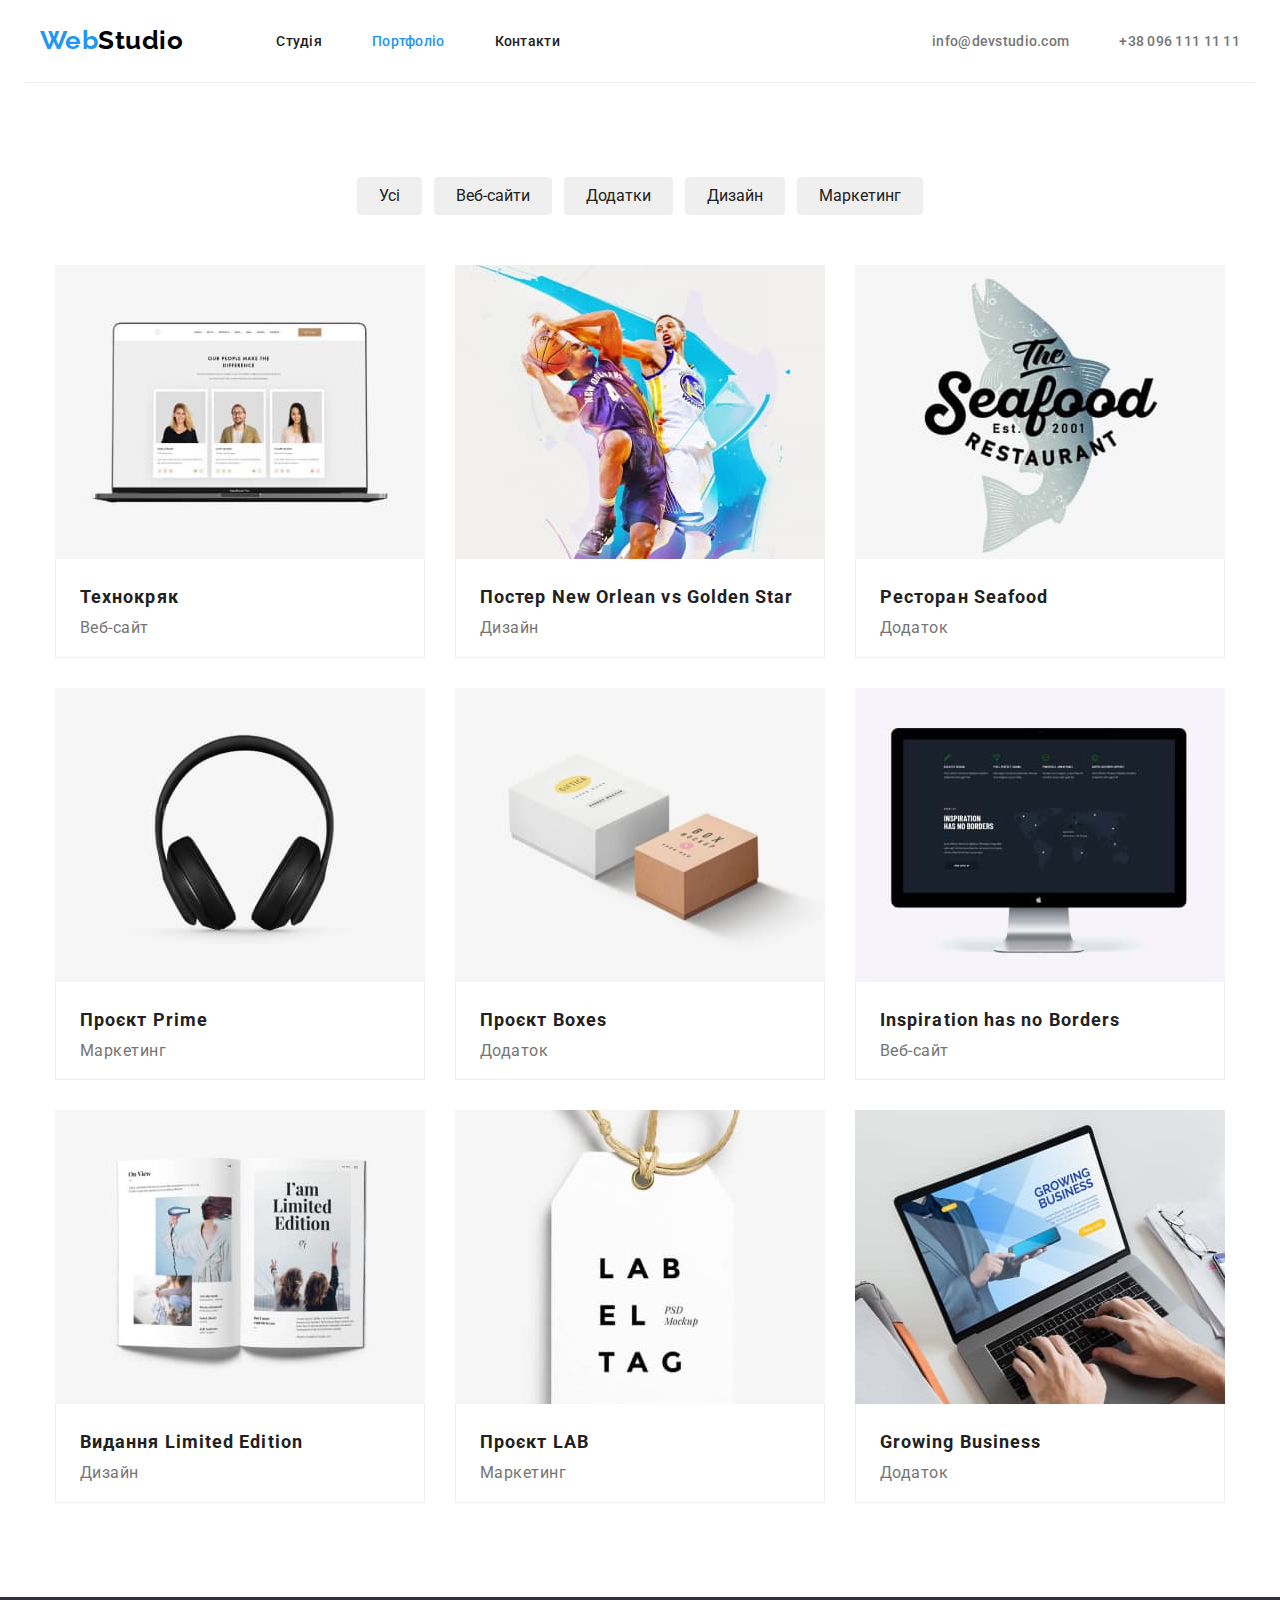
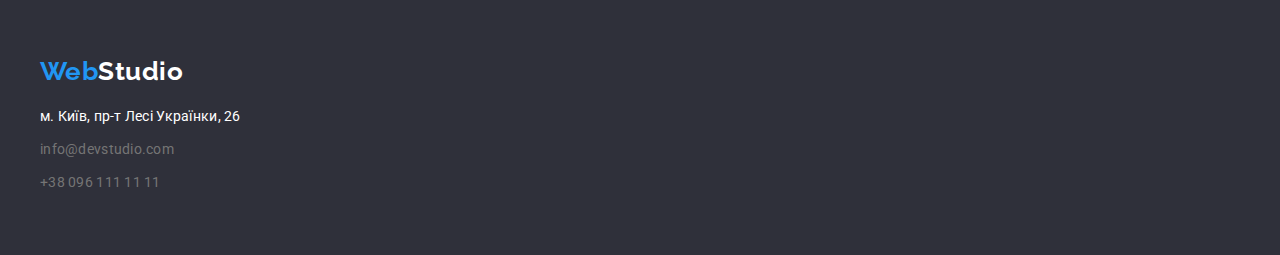
==== portfolio.html @ f72d678b "added copy" ====
<!DOCTYPE html>
<html lang="uk">
  <head>
    <meta charset="UTF-8" />
    <meta http-equiv="X-UA-Compatible" content="IE=edge" />
    <meta name="viewport" content="width=device-width, initial-scale=1.0" />
    <link rel="preconnect" href="https://fonts.googleapis.com" />
    <link rel="preconnect" href="https://fonts.gstatic.com" crossorigin />
    <link
      href="https://fonts.googleapis.com/css2?family=Raleway:wght@700&family=Roboto:wght@400;500;700;900&display=swap"
      rel="stylesheet"
    />
    <title>WebStudio</title>
    <link
      rel="stylesheet"
      href="https://cdnjs.cloudflare.com/ajax/libs/modern-normalize/1.1.0/modern-normalize.min.css"
    />
    <link rel="stylesheet" href="./css/style.css" />
  </head>
  <body class="body">
    <header class="header">
      <div class="container header-container">
        <a href="./index.html" class="header-content"><span class="web-content">Web</span>Studio</a>
        <nav class="header-nav">
          <ul class="header-list list">
            <li class="header-item"><a href="./index.html" class="header-link link">Студія</a></li>
            <li class="header-item">
              <a href="./portfolio.html" class="header-link link current">Портфоліо</a>
            </li>
            <li class="header-item"><a href="#address" class="header-link link">Контакти</a></li>
          </ul>
        </nav>
        <ul class="header-contact">
          <li class="header-items list">
            <a href="mailto:info@devstudio.com" class="contacts link">info@devstudio.com</a>
          </li>
          <li class="header-items list">
            <a href="tel:+380961111111" class="contacts link">+38 096 111 11 11</a>
          </li>
        </ul>
      </div>
    </header>
    <main>
      <!-- наші проекти -->
      <section class="button section">
        <div class="container">
          <ul class="button-list">
            <li class="button-item"><button type="button" class="btn">Усі</button></li>
            <li class="button-item"><button type="button" class="btn">Веб-сайти</button></li>
            <li class="button-item"><button type="button" class="btn">Додатки</button></li>
            <li class="button-item"><button type="button" class="btn">Дизайн</button></li>
            <li class="button-item"><button type="button" class="btn">Маркетинг</button></li>
          </ul>
          <ul class="work-list list">
            <li class="work-item">
              <a href="" class="portfolio"
                ><img
                  class="project"
                  src="./images/портфоліо/img1.jpg"
                  alt="Технокряк"
                  width="370"
                  height="294"
                />
                <div class="projects">
                  <h3 class="work-title">Технокряк</h3>
                  <p class="text">Веб-сайт</p>
                </div></a
              >
            </li>
            <li class="work-item">
              <a href="" class="portfolio"
                ><img
                  class="project"
                  src="./images/портфоліо/img2.jpg"
                  alt="Постер"
                  width="370"
                  height="294"
                />
                <div class="projects">
                  <h3 class="work-title">Постер New Orlean vs Golden Star</h3>
                  <p class="text">Дизайн</p>
                </div></a
              >
            </li>
            <li class="work-item">
              <a href="" class="portfolio"
                ><img
                  class="project"
                  src="./images/портфоліо/img3.jpg"
                  alt="Ресторан"
                  width="370"
                  height="294"
                />
                <div class="projects">
                  <h3 class="work-title">Ресторан Seafood</h3>
                  <p class="text">Додаток</p>
                </div></a
              >
            </li>
            <li class="work-item">
              <a href="" class="portfolio"
                ><img
                  class="project"
                  src="./images/портфоліо/img4.jpg"
                  alt="Проєкт Prime"
                  width="370"
                  height="294"
                />
                <div class="projects">
                  <h3 class="work-title">Проєкт Prime</h3>
                  <p class="text">Маркетинг</p>
                </div></a
              >
            </li>
            <li class="work-item">
              <a href="" class="portfolio"
                ><img
                  class="project"
                  src="./images/портфоліо/img5.jpg"
                  alt="Проєкт Boxes"
                  width="370"
                  height="294"
                />
                <div class="projects">
                  <h3 class="work-title">Проєкт Boxes</h3>
                  <p class="text">Додаток</p>
                </div></a
              >
            </li>
            <li class="work-item">
              <a href="" class="portfolio"
                ><img
                  class="project"
                  src="./images/портфоліо/img6.jpg"
                  alt="Inspiration has no Borders"
                  width="370"
                  height="294"
                />
                <div class="projects">
                  <h3 class="work-title">Inspiration has no Borders</h3>
                  <p class="text">Веб-сайт</p>
                </div></a
              >
            </li>
            <li class="work-item proj">
              <a href="" class="portfolio"
                ><img
                  class="project"
                  src="./images/портфоліо/img7.jpg"
                  alt="Видання Limited Edition"
                  width="370"
                  height="294"
                />
                <div class="projects">
                  <h3 class="work-title">Видання Limited Edition</h3>
                  <p class="text">Дизайн</p>
                </div></a
              >
            </li>
            <li class="work-item proj">
              <a href="" class="portfolio"
                ><img
                  class="project"
                  src="./images/портфоліо/img8.jpg"
                  alt="Проєкт LAB"
                  width="370"
                  height="294"
                />
                <div class="projects">
                  <h3 class="work-title">Проєкт LAB</h3>
                  <p class="text">Маркетинг</p>
                </div></a
              >
            </li>
            <li class="work-item proj">
              <a href="" class="portfolio"
                ><img
                  class="project"
                  src="./images/портфоліо/img9.jpg"
                  alt="Growing Business"
                  width="370"
                  height="294"
                />
                <div class="projects">
                  <h3 class="work-title">Growing Business</h3>
                  <p class="text">Додаток</p>
                </div></a
              >
            </li>
          </ul>
        </div>
      </section>
    </main>
    <footer class="footer">
      <div class="container">
        <a href="./index.html" class="footer-content"><span class="web-content">Web</span>Studio</a>
        <address id="address" class="address">
          <ul class="footer-contact">
            <li class="footer-item list">
              <a
                href="https://goo.gl/maps/LxJnKi2YJGoGmcJx7"
                target="”_blank”"
                rel="nofollow noopener noreferrer"
                class="address link"
                >м. Київ, пр-т Лесі Українки, 26</a
              >
            </li>
            <li class="footer-items list">
              <a href="mailto:info@devstudio.com" class="contact link">info@devstudio.com</a>
            </li>
            <li class="footer-items list">
              <a href="tel:+380961111111" class="contact link">+38 096 111 11 11</a>
            </li>
          </ul>
        </address>
      </div>
    </footer>
  </body>
</html>
---- css/style.css ----
:root {
  --secondary-text-color: #212121;
  --secondary-bcg-color: #f5f5f5;
  --accent-color: #2196f3;
  --secondary-white-color: #ffffff;
}

h1,
h2,
h3,
h4,
h5,
h6,
p {
  margin: 0;
}

ul {
  margin: 0;
  padding: 0;
}

body {
  font-family: 'Roboto', sans-serif;
  font-weight: 500;
  letter-spacing: 0.03em;
}

.container {
  width: 1230px;
  margin-left: auto;
  margin-right: auto;
  padding-left: 15px;
  padding-right: 15px;
  /* outline: 1px solid red; */
}

.list {
  list-style: none;
}

/* header */

.header {
  background-color: var(--secondary-white-color);
  text-decoration: none;
}

.header-container {
  display: flex;
  align-items: center;
  border-bottom: 1px solid #ececec;
}

.header-content {
  font-family: 'Raleway';
  font-weight: 700;
  font-size: 26px;
  line-height: 1.1;
  color: #000000;
  text-decoration: none;
  padding-top: 24px;
  padding-bottom: 25px;
  margin-right: 93px;
}

.header-list {
  display: flex;
}

.header-item,
.header-items {
  display: block;
  padding: 32px 0;
}

.header-item:not(:first-child),
.header-items:not(:first-child) {
  margin-left: 50px;
}

.header-link {
  padding-top: 20px;
  padding-bottom: 20px;
}

.header-contact {
  display: flex;
  margin-left: auto;
}

.web-content {
  color: var(--accent-color);
}

.link:hover,
.link:focus {
  color: var(--accent-color);
}

.link.current {
  color: var(--accent-color);
}

.link {
  font-size: 14px;
  line-height: 1.1;
  letter-spacing: 0.02em;
  color: var(--secondary-text-color);
  text-decoration: none;
}

.contacts {
  font-weight: 500;
  color: #757575;
  font-style: normal;
  text-decoration: none;
  padding-top: 20px;
  padding-bottom: 20px;
}

.contact {
  font-weight: 400;
  color: #757575;
  font-style: normal;
  text-decoration: none;
}

/* main */

.hero-title,
.title {
  font-weight: 900;
  font-size: 44px;
  line-height: 1.3;
  text-align: center;
  letter-spacing: 0.06em;
  text-transform: uppercase;
  color: var(--secondary-white-color);
  background-color: #2f303a;
}

.hero {
  padding-top: 200px;
  padding-bottom: 200px;
}

.title {
  width: 696px;
  margin: 0 auto;
  margin-bottom: 30px;
}

.hero-btn {
  display: block;
  border: none;
  font-weight: 700;
  font-size: 16px;
  line-height: 1.8;
  letter-spacing: 0.06em;
  background-color: #2196f3;
  color: var(--secondary-white-color);
  box-shadow: 0px 4px 4px rgba(0, 0, 0, 0.15);
  border-radius: 4px;
  padding: 10px 32px;
  cursor: pointer;
  margin: 0 auto;
}

/* особливості */

.features,
.classes {
  color: var(--secondary-bcg-color);
}

.visually-hidden {
  position: absolute;
  white-space: nowrap;
  width: 1px;
  height: 1px;
  overflow: hidden;
  border: 0;
  padding: 0;
  clip: rect(0 0 0 0);
  clip-path: inset(50%);
  margin: -1px;
}

.section {
  padding-top: 94px;
  padding-bottom: 94px;
}

.clas {
  padding-bottom: 0;
}

.features-list {
  margin: 0 auto;
  display: flex;
}

.features-item:not(:last-child) {
  margin-right: 30px;
}

.features-title {
  font-weight: 700;
  font-size: 14px;
  line-height: 1.1;
  text-transform: uppercase;
  color: var(--secondary-text-color);
  margin-bottom: 10px;
}

.features-text {
  width: 270px;
  font-weight: 400;
  font-size: 14px;
  line-height: 1.7;
  color: #757575;
}

/* чим ми займаємося */

.classes-title {
  font-weight: 700;
  font-size: 36px;
  line-height: 1.1;
  text-align: center;
  color: var(--secondary-text-color);
  margin-bottom: 50px;
}

.classes-list {
  width: 1170px;
  display: flex;
  margin: 0 auto;
}

.classes-item:not(:last-child) {
  margin-right: 30px;
}

.classes-box {
  display: block;
}

/* наша команда */

.team {
  background-color: #f5f4fa;
}

.team-title {
  font-weight: 700;
  font-size: 36px;
  line-height: 1.1;
  text-align: center;
  color: var(--secondary-text-color);
  margin-bottom: 50px;
}

.team-list {
  width: 1170px;
  display: flex;
  margin: 0 auto;
}

.our-team {
  font-size: 16px;
  line-height: 1.1;
  color: var(--secondary-text-color);
  margin-bottom: 10px;
}

.team-item {
  background-color: var(--secondary-white-color);
  box-shadow: 0px 1px 3px rgba(0, 0, 0, 0.12), 0px 1px 1px rgba(0, 0, 0, 0.14),
    0px 2px 1px rgba(0, 0, 0, 0.2);
  border-radius: 0px 0px 4px 4px;
}

.team-item:not(:first-child) {
  margin-left: 30px;
}

.team-card {
  display: block;
}

.cards {
  padding: 30px 10px;
  text-align: center;
}

.text {
  font-weight: 400;
  font-size: 16px;
  line-height: 1.1;
  color: #757575;
}

/* footer */

.footer {
  background-color: #2f303a;
  padding-top: 60px;
  padding-bottom: 60px;
}

.footer-content {
  font-family: 'Raleway';
  font-weight: 700;
  font-size: 26px;
  line-height: 1.1;
  color: var(--secondary-white-color);
  text-decoration: none;
}

.address {
  font-style: normal;
  font-weight: 400;
  font-size: 14px;
  line-height: 1.7;
  text-decoration: none;
  color: var(--secondary-white-color);
  margin-top: 20px;
}

.footer-items:not(:first-child) {
  margin-top: 9px;
}

/* портфоліо */

.button-list {
  width: 575px;
  color: var(--secondary-bcg-color);
  list-style: none;
  display: flex;
  margin: 0 auto;
  margin-bottom: 50px;
}

.button-item {
  margin: 0 auto;
}

.button-item:not(:last-child) {
  margin-right: 8px;
}

.btn:hover,
.btn:focus {
  color: var(--secondary-white-color);
  background-color: var(--accent-color);
  border: none;
  box-shadow: 0px 3px 1px rgba(0, 0, 0, 0.1), 0px 1px 2px rgba(0, 0, 0, 0.08), 0px 2px 2px rgba(0, 0, 0, 0.12);
}

.btn {
  display: block;
  font-size: 16px;
  line-height: 1.6;
  color: var(--secondary-text-color);
  border-radius: 4px;
  border: none;
  cursor: pointer;
  padding: 6px 22px;
}

.work-title {
  font-weight: 700;
  font-size: 18px;
  line-height: 2;
  letter-spacing: 0.06em;
  color: var(--secondary-text-color);
  margin-bottom: 4px;
}

.work-list {
  display: flex;
  flex-wrap: wrap;
  align-items: flex-start;
}

.work-item {
  margin: 0 auto;
  margin-bottom: 30px;
}

.portfolio {
  text-decoration: none;
}

.project {
  display: block;
}

.projects {
  border-bottom: 1px solid #eeeeee;
  border-left: 1px solid #eeeeee;
  border-right: 1px solid #eeeeee;
  padding: 20px 24px;
}

.proj {
margin-bottom: 0;
}
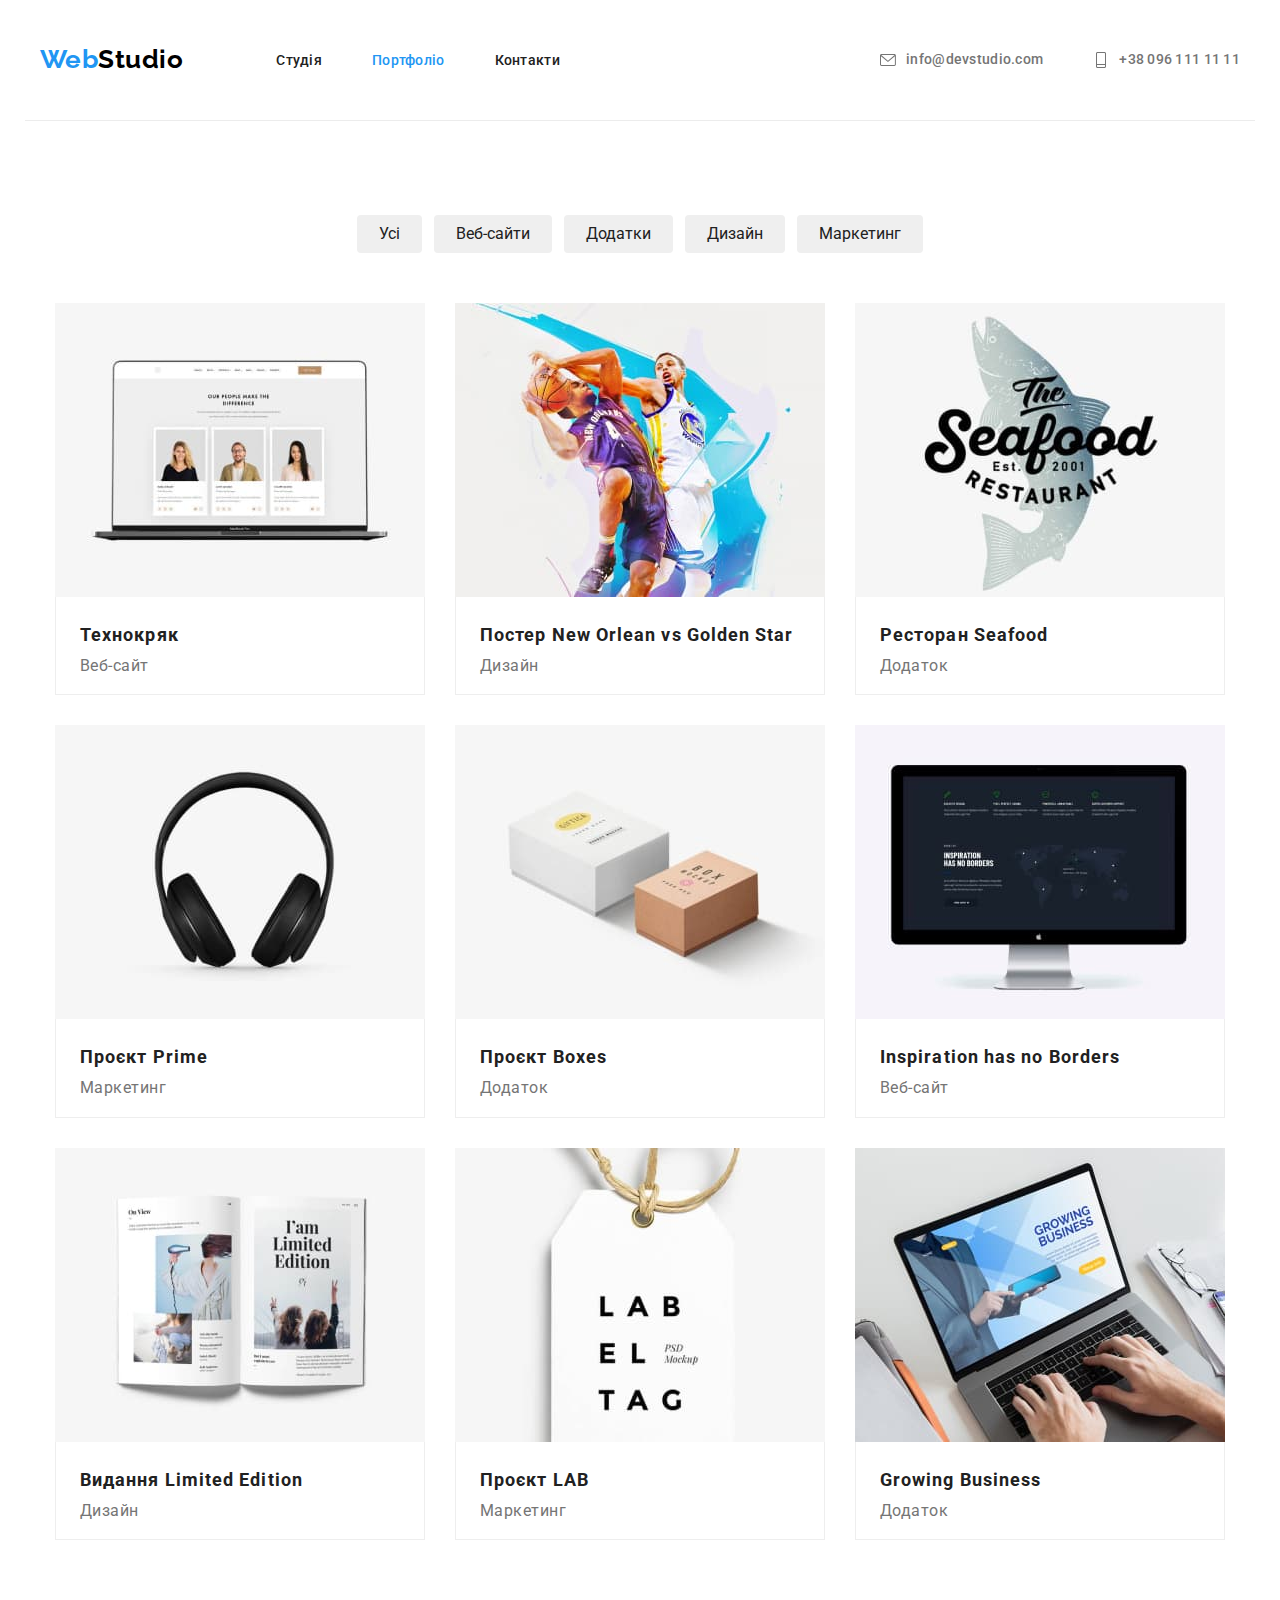
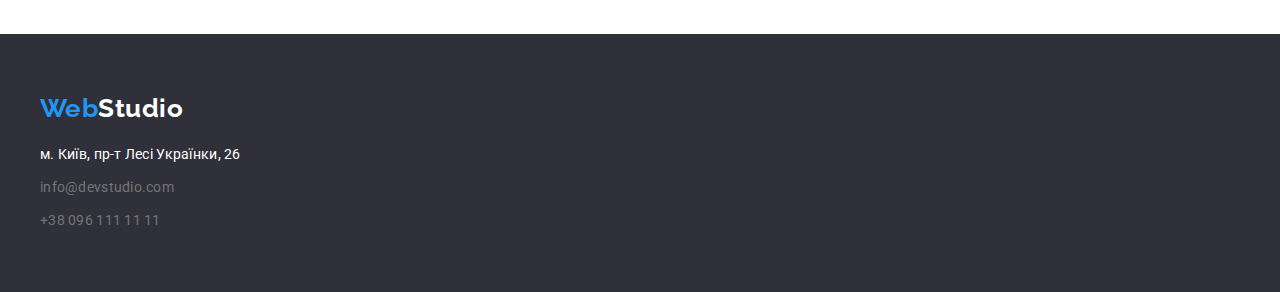
==== commit e7ff54e7: "added icons,hero and features" ====
--- a/portfolio.html
+++ b/portfolio.html
@@ -32,10 +32,14 @@
         </nav>
         <ul class="header-contact">
           <li class="header-items list">
-            <a href="mailto:info@devstudio.com" class="contacts link">info@devstudio.com</a>
+            <a href="mailto:info@devstudio.com" class="contacts link"><svg viewBox="0 0 100 100" width="16" class="header-icons">
+              <use xlink:href="./images/icons.svg#icon-envelope"></use>
+            </svg>info@devstudio.com</a>
           </li>
           <li class="header-items list">
-            <a href="tel:+380961111111" class="contacts link">+38 096 111 11 11</a>
+            <a href="tel:+380961111111" class="contacts link"><svg viewBox="0 0 100 100" width="16" class="header-icons">
+              <use xlink:href="./images/icons.svg#icon-vector"></use>
+            </svg>+38 096 111 11 11</a>
           </li>
         </ul>
       </div>
--- a/css/style.css
+++ b/css/style.css
@@ -113,10 +113,22 @@
 .contacts {
   font-weight: 500;
   color: #757575;
+  fill:#757575;
   font-style: normal;
   text-decoration: none;
   padding-top: 20px;
   padding-bottom: 20px;
+  display: flex;
+  align-items: center;
+}
+
+.contacts:hover,
+.contacts:focus svg {
+  fill: var(--accent-color);
+}
+
+.header-icons {
+  margin-right: 10px;
 }
 
 .contact {
@@ -128,7 +140,14 @@
 
 /* main */
 
-.hero-title,
+.hero {
+  padding-top: 200px;
+  padding-bottom: 200px;
+  background-image: linear-gradient(rgba(47, 48, 58, 0.4),rgba(47, 48, 58, 0.4)), url("../images/герой/hero.jpg");
+  background-repeat: no-repeat;
+  background-size: cover;
+}
+
 .title {
   font-weight: 900;
   font-size: 44px;
@@ -137,15 +156,6 @@
   letter-spacing: 0.06em;
   text-transform: uppercase;
   color: var(--secondary-white-color);
-  background-color: #2f303a;
-}
-
-.hero {
-  padding-top: 200px;
-  padding-bottom: 200px;
-}
-
-.title {
   width: 696px;
   margin: 0 auto;
   margin-bottom: 30px;
@@ -201,6 +211,16 @@
   display: flex;
 }
 
+.features-icon {
+  display: flex;
+  align-items: center;
+  justify-content: center;
+  width: 270px;
+  height: 120px;
+  background-color: #F5F4FA;
+  margin-bottom: 30px;
+}
+
 .features-item:not(:last-child) {
   margin-right: 30px;
 }
@@ -275,6 +295,44 @@
   margin-bottom: 10px;
 }
 
+.team-item-social {
+  display: flex;
+  align-items: center;
+  justify-content: center;
+  gap: 10px;
+  margin-top: 16px;
+}
+
+.team-social {
+  width: 44px;
+  height: 44px;
+  display: flex;
+  align-items: center;
+  justify-content: center;
+}
+
+.team-social-icons {
+  display: flex;
+  fill:#AFB1B8;
+}
+
+.team-social-icons:hover,
+.team-social-icons:focus svg {
+  width: 44px;
+  height: 44px;
+  border-radius: 50%;
+  background-color:var(--accent-color);
+  display: flex;
+  align-items: center;
+  justify-content: center;
+  Fill:var(--secondary-white-color);
+  box-shadow: 0px 4px 4px rgba(0, 0, 0, 0.25);
+}
+
+.social-icons {
+  width: 20px;
+}
+
 .team-item {
   background-color: var(--secondary-white-color);
   box-shadow: 0px 1px 3px rgba(0, 0, 0, 0.12), 0px 1px 1px rgba(0, 0, 0, 0.14),
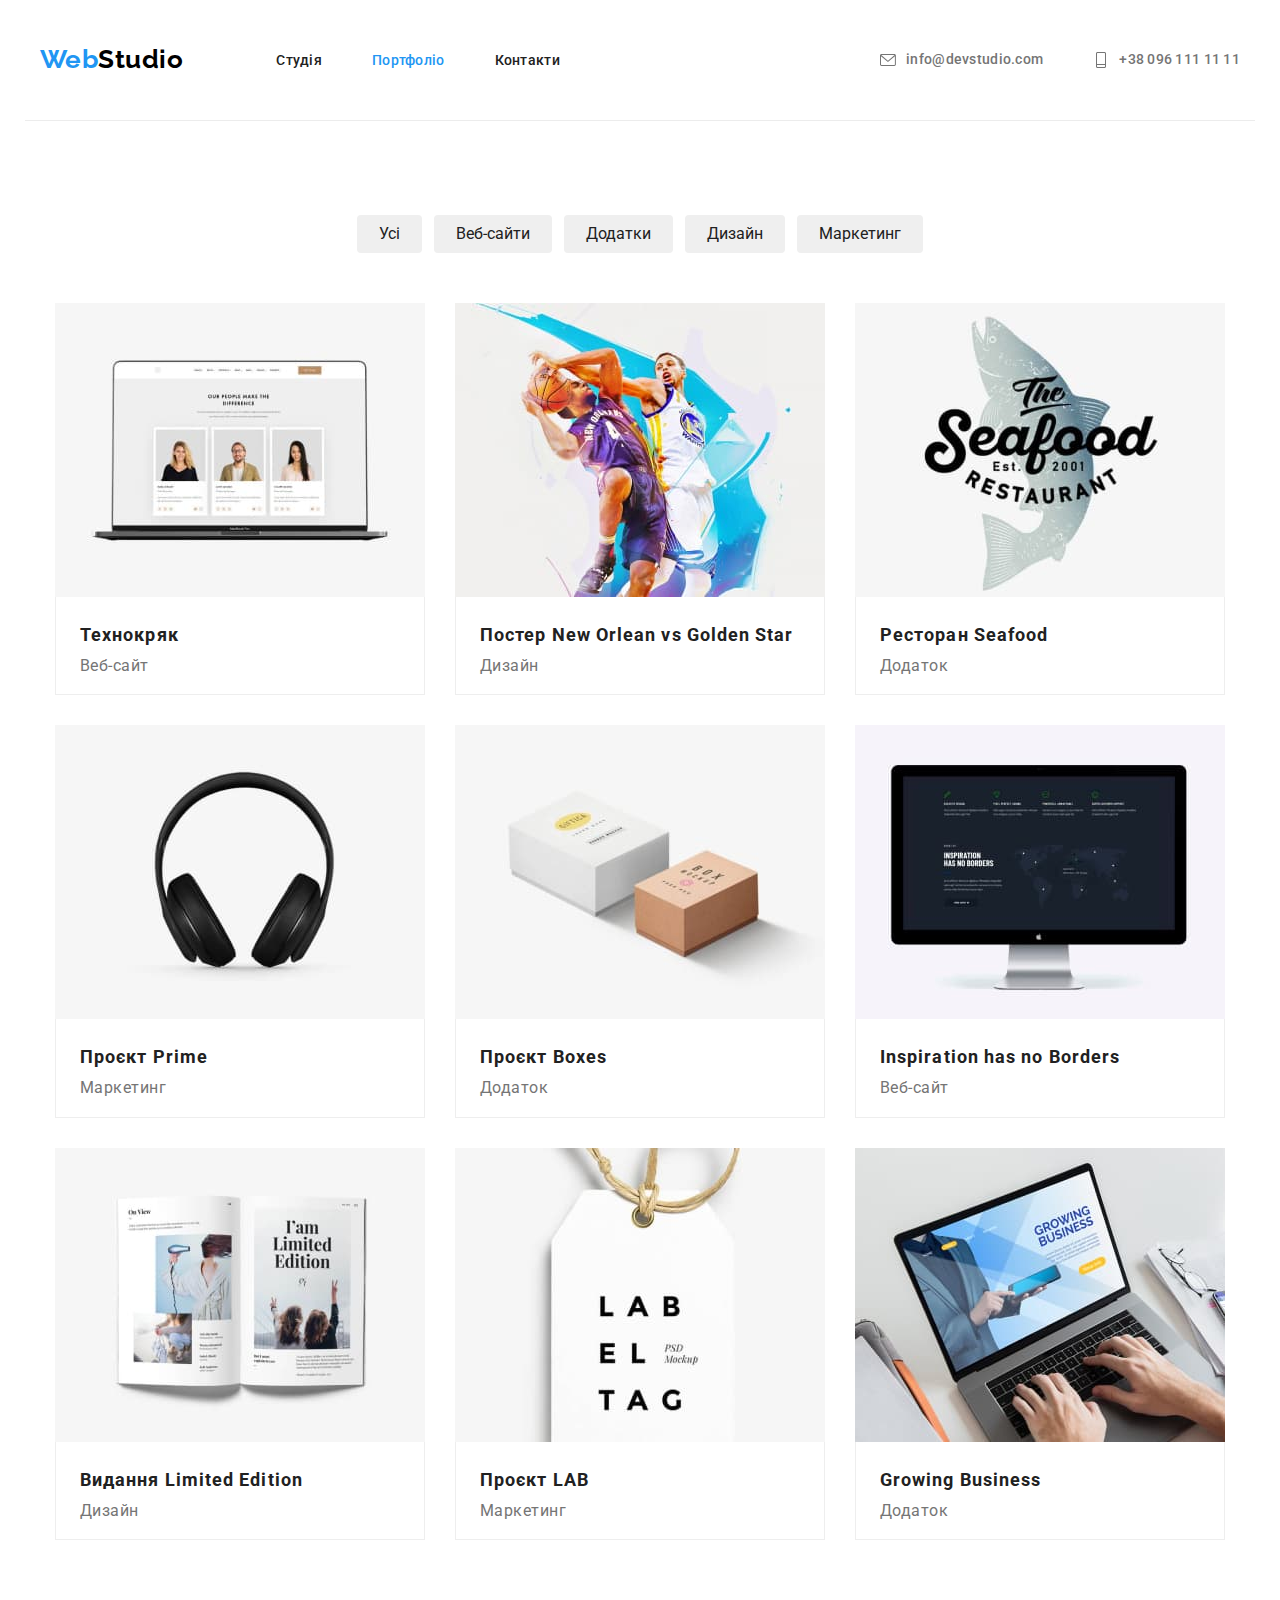
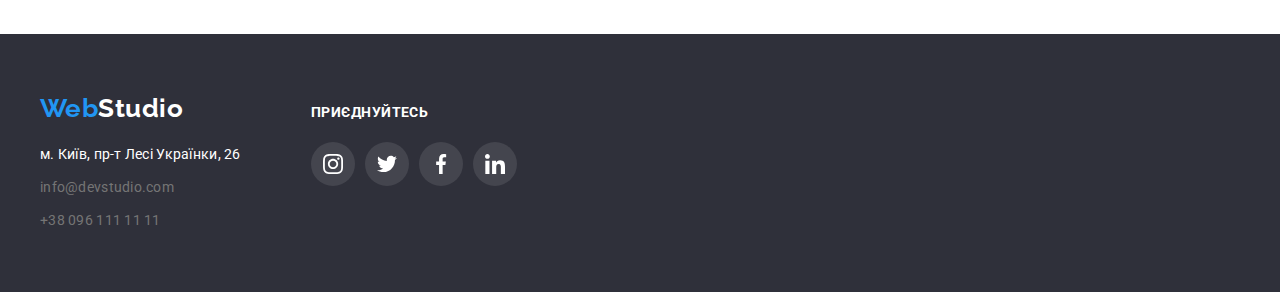
==== commit 9b2d2811: "added client and footer" ====
--- a/portfolio.html
+++ b/portfolio.html
@@ -32,14 +32,18 @@
         </nav>
         <ul class="header-contact">
           <li class="header-items list">
-            <a href="mailto:info@devstudio.com" class="contacts link"><svg viewBox="0 0 100 100" width="16" class="header-icons">
-              <use xlink:href="./images/icons.svg#icon-envelope"></use>
-            </svg>info@devstudio.com</a>
+            <a href="mailto:info@devstudio.com" class="contacts link"
+              ><svg viewBox="0 0 100 100" width="16" class="header-icons">
+                <use xlink:href="./images/icons.svg#icon-envelope"></use></svg
+              >info@devstudio.com</a
+            >
           </li>
           <li class="header-items list">
-            <a href="tel:+380961111111" class="contacts link"><svg viewBox="0 0 100 100" width="16" class="header-icons">
-              <use xlink:href="./images/icons.svg#icon-vector"></use>
-            </svg>+38 096 111 11 11</a>
+            <a href="tel:+380961111111" class="contacts link"
+              ><svg viewBox="0 0 100 100" width="16" class="header-icons">
+                <use xlink:href="./images/icons.svg#icon-vector"></use></svg
+              >+38 096 111 11 11</a
+            >
           </li>
         </ul>
       </div>
@@ -196,27 +200,60 @@
       </section>
     </main>
     <footer class="footer">
-      <div class="container">
-        <a href="./index.html" class="footer-content"><span class="web-content">Web</span>Studio</a>
-        <address id="address" class="address">
-          <ul class="footer-contact">
-            <li class="footer-item list">
-              <a
-                href="https://goo.gl/maps/LxJnKi2YJGoGmcJx7"
-                target="”_blank”"
-                rel="nofollow noopener noreferrer"
-                class="address link"
-                >м. Київ, пр-т Лесі Українки, 26</a
-              >
-            </li>
-            <li class="footer-items list">
-              <a href="mailto:info@devstudio.com" class="contact link">info@devstudio.com</a>
-            </li>
-            <li class="footer-items list">
-              <a href="tel:+380961111111" class="contact link">+38 096 111 11 11</a>
-            </li>
-          </ul>
-        </address>
+      <div class="footer-container container">
+        <div class="footer-contact">
+          <a href="./index.html" class="footer-content"
+            ><span class="web-content">Web</span>Studio</a
+          >
+          <address id="address" class="address">
+            <ul class="footer-contact">
+              <li class="footer-item list">
+                <a
+                  href="https://goo.gl/maps/LxJnKi2YJGoGmcJx7"
+                  target="”_blank”"
+                  rel="nofollow noopener noreferrer"
+                  class="address link"
+                  >м. Київ, пр-т Лесі Українки, 26</a
+                >
+              </li>
+              <li class="footer-items list">
+                <a href="mailto:info@devstudio.com" class="contact link">info@devstudio.com</a>
+              </li>
+              <li class="footer-items list">
+                <a href="tel:+380961111111" class="contact link">+38 096 111 11 11</a>
+              </li>
+            </ul>
+          </address>
+        </div>
+        <div class="footer-icons">
+          <b class="footer-text">приєднуйтесь</b>
+          <ul class="footer-list list">
+            <li class="footer-social">
+              <a class="footer-social-icons" href=""
+                ><svg viewBox="0 0 100 100" class="social-icons">
+                  <use xlink:href="./images/icons.svg#icon-instagram"></use></svg
+              ></a>
+            </li>
+            <li class="footer-social">
+              <a class="footer-social-icons" href=""
+                ><svg viewBox="0 0 100 100" class="social-icons">
+                  <use xlink:href="./images/icons.svg#icon-twitter"></use></svg
+              ></a>
+            </li>
+            <li class="footer-social">
+              <a class="footer-social-icons" href=""
+                ><svg viewBox="0 0 100 100" class="social-icons">
+                  <use xlink:href="./images/icons.svg#icon-facebook"></use></svg
+              ></a>
+            </li>
+            <li class="footer-social">
+              <a class="footer-social-icons" href=""
+                ><svg viewBox="0 0 100 100" class="social-icons">
+                  <use xlink:href="./images/icons.svg#icon-linkedin"></use></svg
+              ></a>
+            </li>
+          </ul>
+        </div>
       </div>
     </footer>
   </body>
--- a/css/style.css
+++ b/css/style.css
@@ -113,7 +113,7 @@
 .contacts {
   font-weight: 500;
   color: #757575;
-  fill:#757575;
+  fill: #757575;
   font-style: normal;
   text-decoration: none;
   padding-top: 20px;
@@ -143,7 +143,8 @@
 .hero {
   padding-top: 200px;
   padding-bottom: 200px;
-  background-image: linear-gradient(rgba(47, 48, 58, 0.4),rgba(47, 48, 58, 0.4)), url("../images/герой/hero.jpg");
+  background-image: linear-gradient(rgba(47, 48, 58, 0.4), rgba(47, 48, 58, 0.4)),
+    url('../images/герой/hero.jpg');
   background-repeat: no-repeat;
   background-size: cover;
 }
@@ -217,7 +218,8 @@
   justify-content: center;
   width: 270px;
   height: 120px;
-  background-color: #F5F4FA;
+  background-color: #f5f4fa;
+  border-radius: 4px;
   margin-bottom: 30px;
 }
 
@@ -295,7 +297,7 @@
   margin-bottom: 10px;
 }
 
-.team-item-social {
+.team-list-social {
   display: flex;
   align-items: center;
   justify-content: center;
@@ -313,20 +315,19 @@
 
 .team-social-icons {
   display: flex;
-  fill:#AFB1B8;
+  fill: #afb1b8;
 }
 
 .team-social-icons:hover,
-.team-social-icons:focus svg {
+.team-social-icons:focus {
   width: 44px;
   height: 44px;
   border-radius: 50%;
-  background-color:var(--accent-color);
-  display: flex;
-  align-items: center;
-  justify-content: center;
-  Fill:var(--secondary-white-color);
-  box-shadow: 0px 4px 4px rgba(0, 0, 0, 0.25);
+  background-color: var(--accent-color);
+  display: flex;
+  align-items: center;
+  justify-content: center;
+  fill: var(--secondary-white-color);
 }
 
 .social-icons {
@@ -360,12 +361,59 @@
   color: #757575;
 }
 
+/* Постійні клієнти */
+
+.client-title {
+  font-style: normal;
+  font-weight: 700;
+  font-size: 36px;
+  line-height: 1.1;
+  text-align: center;
+  letter-spacing: 0.03em;
+  color: var(--secondary-text-color);
+  margin-bottom: 50px;
+}
+
+.client-list {
+  display: flex;
+  align-items: center;
+  justify-content: center;
+  gap: 30px;
+}
+
+.client-icon {
+  justify-content: center;
+  display: flex;
+  align-items: center;
+  width: 170px;
+  height: 92px;
+  border: 1px solid #afb1b8;
+  border-radius: 4px;
+  fill: #afb1b8;
+}
+
+.client-icons {
+  width: 106px;
+  height: 60px;
+}
+
+.client-icon:hover,
+.client-icon:focus {
+  border-color: var(--accent-color);
+  fill: var(--accent-color);
+}
+
 /* footer */
 
 .footer {
   background-color: #2f303a;
   padding-top: 60px;
   padding-bottom: 60px;
+}
+
+.footer-container {
+  display: flex;
+  align-items: baseline;
 }
 
 .footer-content {
@@ -391,6 +439,49 @@
   margin-top: 9px;
 }
 
+.footer-icons {
+  margin-left: 70px;
+}
+
+.footer-text {
+  font-size: 14px;
+  line-height: 1.1;
+  text-transform: uppercase;
+  color: var(--secondary-white-color);
+}
+
+.footer-list {
+  display: flex;
+  gap: 10px;
+}
+
+.footer-social {
+  width: 44px;
+  height: 44px;
+  display: flex;
+  align-items: center;
+  justify-content: center;
+  margin-top: 20px;
+  border-radius: 50%;
+  background: rgba(255, 255, 255, 0.1);
+}
+
+.footer-social-icons {
+  display: flex;
+  fill: var(--secondary-white-color);
+}
+
+.footer-social-icons:hover,
+.footer-social-icons:focus {
+  width: 44px;
+  height: 44px;
+  display: flex;
+  align-items: center;
+  justify-content: center;
+  border-radius: 50%;
+  background: #2196f3;
+}
+
 /* портфоліо */
 
 .button-list {
@@ -415,7 +506,8 @@
   color: var(--secondary-white-color);
   background-color: var(--accent-color);
   border: none;
-  box-shadow: 0px 3px 1px rgba(0, 0, 0, 0.1), 0px 1px 2px rgba(0, 0, 0, 0.08), 0px 2px 2px rgba(0, 0, 0, 0.12);
+  box-shadow: 0px 3px 1px rgba(0, 0, 0, 0.1), 0px 1px 2px rgba(0, 0, 0, 0.08),
+    0px 2px 2px rgba(0, 0, 0, 0.12);
 }
 
 .btn {
@@ -465,5 +557,5 @@
 }
 
 .proj {
-margin-bottom: 0;
-}
+  margin-bottom: 0;
+}
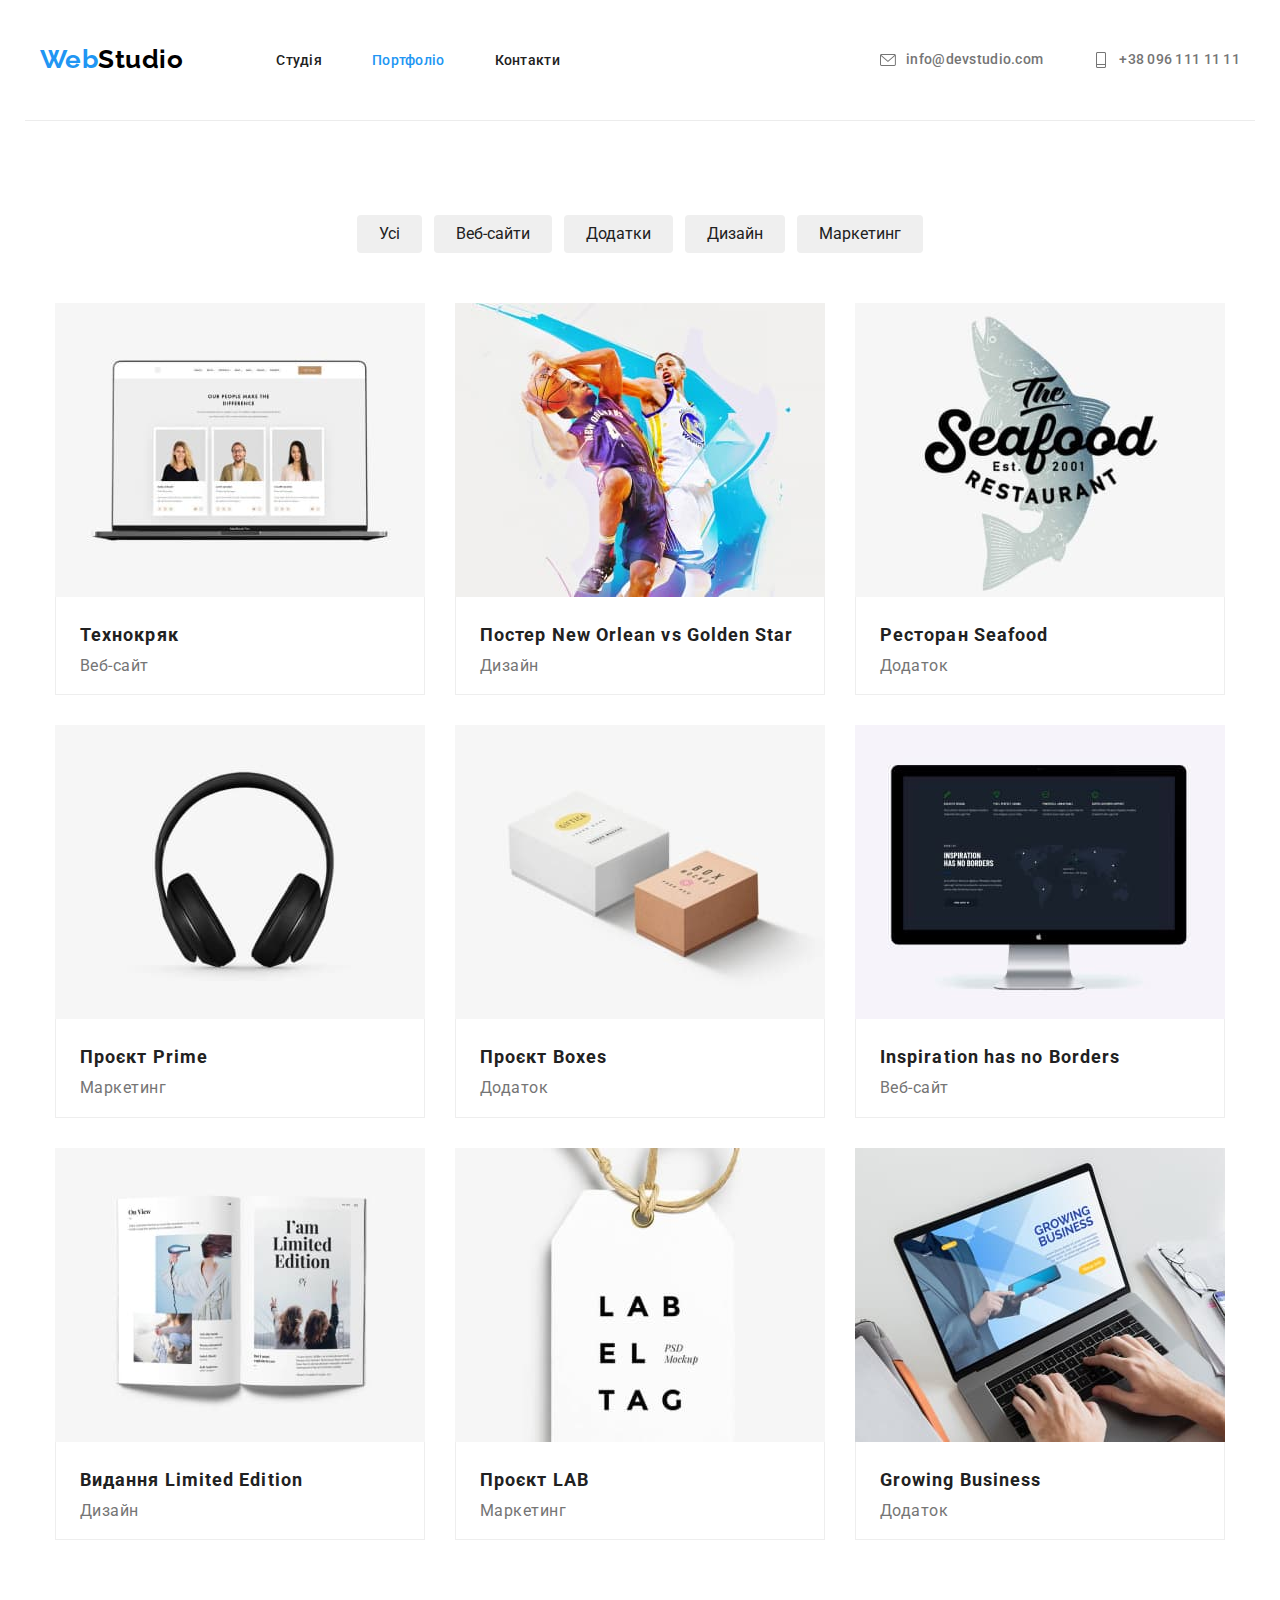
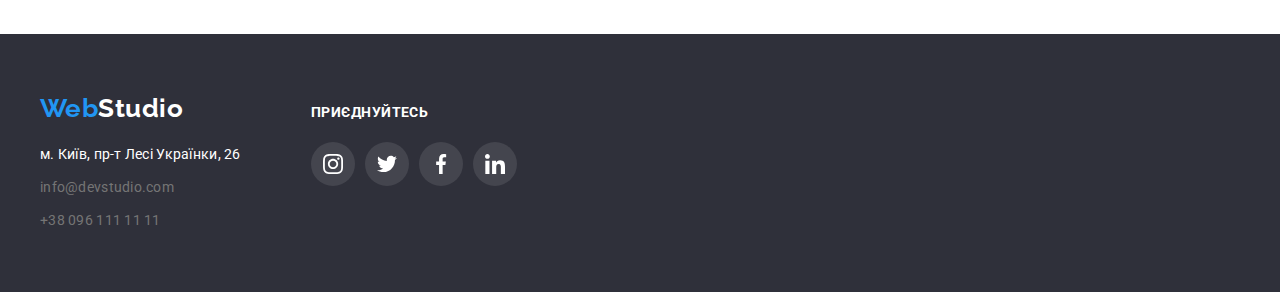
==== commit 75d4d2cb: "fix viewBox" ====
--- a/portfolio.html
+++ b/portfolio.html
@@ -32,18 +32,12 @@
         </nav>
         <ul class="header-contact">
           <li class="header-items list">
-            <a href="mailto:info@devstudio.com" class="contacts link"
-              ><svg viewBox="0 0 100 100" width="16" class="header-icons">
-                <use xlink:href="./images/icons.svg#icon-envelope"></use></svg
-              >info@devstudio.com</a
-            >
+            <a href="mailto:info@devstudio.com" class="contacts link"><svg viewBox="0 0 43 32" width="16" class="header-icons">
+                <use xlink:href="./images/icons.svg#icon-envelope"></use></svg>info@devstudio.com</a>
           </li>
           <li class="header-items list">
-            <a href="tel:+380961111111" class="contacts link"
-              ><svg viewBox="0 0 100 100" width="16" class="header-icons">
-                <use xlink:href="./images/icons.svg#icon-vector"></use></svg
-              >+38 096 111 11 11</a
-            >
+            <a href="tel:+380961111111" class="contacts link"><svg viewBox="0 0 32 32" width="16" class="header-icons">
+                <use xlink:href="./images/icons.svg#icon-vector"></use></svg>+38 096 111 11 11</a>
           </li>
         </ul>
       </div>
@@ -61,79 +55,69 @@
           </ul>
           <ul class="work-list list">
             <li class="work-item">
-              <a href="" class="portfolio"
-                ><img
-                  class="project"
+              <a href="" class="portfolio">
+                <img class="project"
                   src="./images/портфоліо/img1.jpg"
                   alt="Технокряк"
                   width="370"
-                  height="294"
-                />
+                  height="294"/>
                 <div class="projects">
                   <h3 class="work-title">Технокряк</h3>
                   <p class="text">Веб-сайт</p>
-                </div></a
-              >
-            </li>
-            <li class="work-item">
-              <a href="" class="portfolio"
-                ><img
-                  class="project"
+                </div>
+              </a>
+            </li>
+            <li class="work-item">
+              <a href="" class="portfolio">
+                <img class="project"
                   src="./images/портфоліо/img2.jpg"
                   alt="Постер"
                   width="370"
-                  height="294"
-                />
+                  height="294"/>
                 <div class="projects">
                   <h3 class="work-title">Постер New Orlean vs Golden Star</h3>
                   <p class="text">Дизайн</p>
-                </div></a
-              >
-            </li>
-            <li class="work-item">
-              <a href="" class="portfolio"
-                ><img
-                  class="project"
+                </div>
+              </a>
+            </li>
+            <li class="work-item">
+              <a href="" class="portfolio">
+                <img class="project"
                   src="./images/портфоліо/img3.jpg"
                   alt="Ресторан"
                   width="370"
-                  height="294"
-                />
+                  height="294"/>
                 <div class="projects">
                   <h3 class="work-title">Ресторан Seafood</h3>
                   <p class="text">Додаток</p>
-                </div></a
-              >
-            </li>
-            <li class="work-item">
-              <a href="" class="portfolio"
-                ><img
-                  class="project"
+                </div>
+              </a>
+            </li>
+            <li class="work-item">
+              <a href="" class="portfolio">
+                <img class="project"
                   src="./images/портфоліо/img4.jpg"
                   alt="Проєкт Prime"
                   width="370"
-                  height="294"
-                />
+                  height="294"/>
                 <div class="projects">
                   <h3 class="work-title">Проєкт Prime</h3>
                   <p class="text">Маркетинг</p>
-                </div></a
-              >
-            </li>
-            <li class="work-item">
-              <a href="" class="portfolio"
-                ><img
-                  class="project"
+                </div>
+              </a>
+            </li>
+            <li class="work-item">
+              <a href="" class="portfolio">
+                <img class="project"
                   src="./images/портфоліо/img5.jpg"
                   alt="Проєкт Boxes"
                   width="370"
-                  height="294"
-                />
+                  height="294">
                 <div class="projects">
                   <h3 class="work-title">Проєкт Boxes</h3>
                   <p class="text">Додаток</p>
-                </div></a
-              >
+                </div>
+              </a>
             </li>
             <li class="work-item">
               <a href="" class="portfolio"
@@ -142,58 +126,50 @@
                   src="./images/портфоліо/img6.jpg"
                   alt="Inspiration has no Borders"
                   width="370"
-                  height="294"
-                />
+                  height="294"/>
                 <div class="projects">
                   <h3 class="work-title">Inspiration has no Borders</h3>
                   <p class="text">Веб-сайт</p>
-                </div></a
-              >
+                </div>
+              </a>
             </li>
             <li class="work-item proj">
-              <a href="" class="portfolio"
-                ><img
-                  class="project"
+              <a href="" class="portfolio">
+                <img class="project"
                   src="./images/портфоліо/img7.jpg"
                   alt="Видання Limited Edition"
                   width="370"
-                  height="294"
-                />
+                  height="294"/>
                 <div class="projects">
                   <h3 class="work-title">Видання Limited Edition</h3>
                   <p class="text">Дизайн</p>
-                </div></a
-              >
+                </div>
+              </a>
             </li>
             <li class="work-item proj">
-              <a href="" class="portfolio"
-                ><img
-                  class="project"
+              <a href="" class="portfolio">
+                <img class="project"
                   src="./images/портфоліо/img8.jpg"
                   alt="Проєкт LAB"
                   width="370"
-                  height="294"
-                />
+                  height="294"/>
                 <div class="projects">
                   <h3 class="work-title">Проєкт LAB</h3>
                   <p class="text">Маркетинг</p>
-                </div></a
-              >
+                </div></a>
             </li>
             <li class="work-item proj">
-              <a href="" class="portfolio"
-                ><img
-                  class="project"
+              <a href="" class="portfolio">
+                <img class="project"
                   src="./images/портфоліо/img9.jpg"
                   alt="Growing Business"
                   width="370"
-                  height="294"
-                />
+                  height="294"/>
                 <div class="projects">
                   <h3 class="work-title">Growing Business</h3>
                   <p class="text">Додаток</p>
-                </div></a
-              >
+                </div>
+              </a>
             </li>
           </ul>
         </div>
@@ -202,19 +178,15 @@
     <footer class="footer">
       <div class="footer-container container">
         <div class="footer-contact">
-          <a href="./index.html" class="footer-content"
-            ><span class="web-content">Web</span>Studio</a
-          >
+          <a href="./index.html" class="footer-content"><span class="web-content">Web</span>Studio</a>
           <address id="address" class="address">
             <ul class="footer-contact">
               <li class="footer-item list">
-                <a
-                  href="https://goo.gl/maps/LxJnKi2YJGoGmcJx7"
+                <a href="https://goo.gl/maps/LxJnKi2YJGoGmcJx7"
                   target="”_blank”"
                   rel="nofollow noopener noreferrer"
                   class="address link"
-                  >м. Київ, пр-т Лесі Українки, 26</a
-                >
+                  >м. Київ, пр-т Лесі Українки, 26</a>
               </li>
               <li class="footer-items list">
                 <a href="mailto:info@devstudio.com" class="contact link">info@devstudio.com</a>
@@ -229,28 +201,36 @@
           <b class="footer-text">приєднуйтесь</b>
           <ul class="footer-list list">
             <li class="footer-social">
-              <a class="footer-social-icons" href=""
-                ><svg viewBox="0 0 100 100" class="social-icons">
-                  <use xlink:href="./images/icons.svg#icon-instagram"></use></svg
-              ></a>
-            </li>
-            <li class="footer-social">
-              <a class="footer-social-icons" href=""
-                ><svg viewBox="0 0 100 100" class="social-icons">
-                  <use xlink:href="./images/icons.svg#icon-twitter"></use></svg
-              ></a>
-            </li>
-            <li class="footer-social">
-              <a class="footer-social-icons" href=""
-                ><svg viewBox="0 0 100 100" class="social-icons">
-                  <use xlink:href="./images/icons.svg#icon-facebook"></use></svg
-              ></a>
-            </li>
-            <li class="footer-social">
-              <a class="footer-social-icons" href=""
-                ><svg viewBox="0 0 100 100" class="social-icons">
-                  <use xlink:href="./images/icons.svg#icon-linkedin"></use></svg
-              ></a>
+              <a class="footer-social-icons" href="">
+                <svg viewBox="0 0 32 32" class="social-icons">
+                  <use xlink:href="./images/icons.svg#icon-instagram">
+                  </use>
+                </svg>
+              </a>
+            </li>
+            <li class="footer-social">
+              <a class="footer-social-icons" href="">
+                <svg viewBox="0 0 32 32" class="social-icons">
+                  <use xlink:href="./images/icons.svg#icon-twitter">
+                  </use>
+                </svg>
+              </a>
+            </li>
+            <li class="footer-social">
+              <a class="footer-social-icons" href="">
+                <svg viewBox="0 0 32 32" class="social-icons">
+                  <use xlink:href="./images/icons.svg#icon-facebook">
+                  </use>
+                </svg>
+              </a>
+            </li>
+            <li class="footer-social">
+              <a class="footer-social-icons" href="">
+                <svg viewBox="0 0 32 32" class="social-icons">
+                  <use xlink:href="./images/icons.svg#icon-linkedin">
+                  </use>
+                </svg>
+              </a>
             </li>
           </ul>
         </div>
--- a/css/style.css
+++ b/css/style.css
@@ -542,7 +542,13 @@
 }
 
 .portfolio {
-  text-decoration: none;
+  display: block;
+  text-decoration: none;
+}
+
+.portfolio:hover,
+.portfolio:focus {
+  box-shadow: 0px 1px 1px rgba(0, 0, 0, 0.12), 0px 4px 4px rgba(0, 0, 0, 0.06), 1px 4px 6px rgba(0, 0, 0, 0.16);
 }
 
 .project {
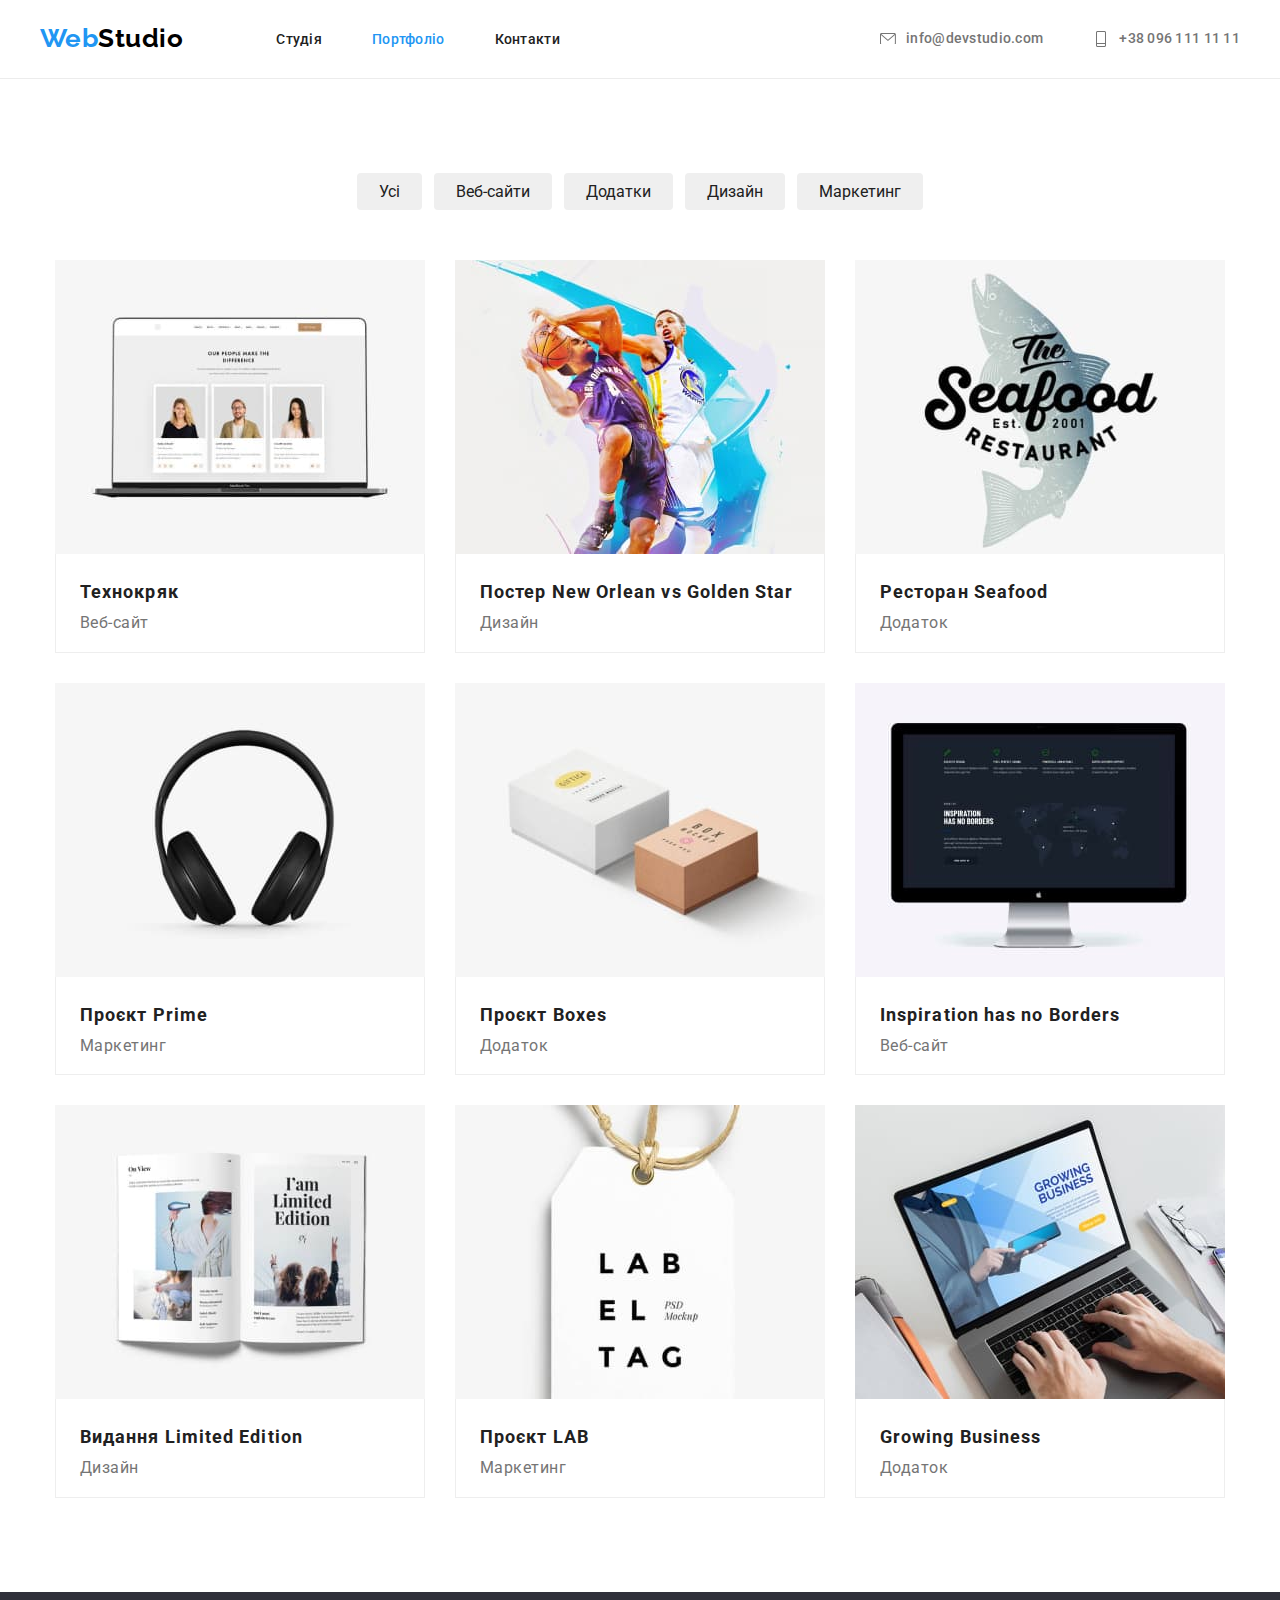
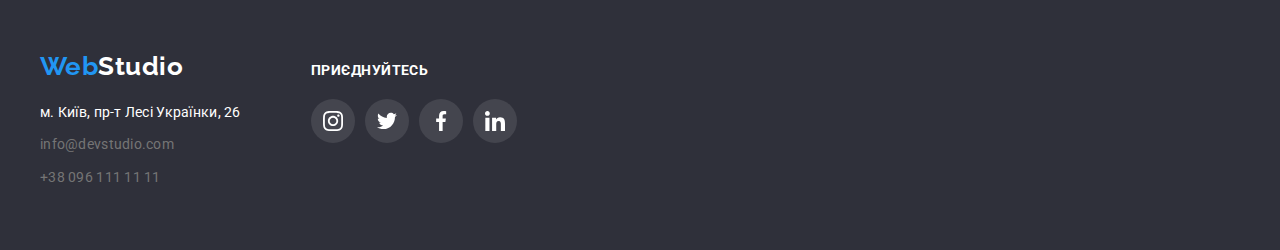
==== commit 1d5810ec: "fix hero features border" ====
--- a/portfolio.html
+++ b/portfolio.html
@@ -19,7 +19,7 @@
   </head>
   <body class="body">
     <header class="header">
-      <div class="container header-container">
+      <div class="header-container container">
         <a href="./index.html" class="header-content"><span class="web-content">Web</span>Studio</a>
         <nav class="header-nav">
           <ul class="header-list list">
--- a/css/style.css
+++ b/css/style.css
@@ -44,12 +44,13 @@
 .header {
   background-color: var(--secondary-white-color);
   text-decoration: none;
+  border-bottom: 1px solid #ececec;
 }
 
 .header-container {
-  display: flex;
-  align-items: center;
-  border-bottom: 1px solid #ececec;
+  max-width: 1600px;
+  display: flex;
+  align-items: center;
 }
 
 .header-content {
@@ -71,7 +72,6 @@
 .header-item,
 .header-items {
   display: block;
-  padding: 32px 0;
 }
 
 .header-item:not(:first-child),
@@ -140,13 +140,15 @@
 
 /* main */
 
-.hero {
+.hero-container {
+  max-width: 1600px;
   padding-top: 200px;
   padding-bottom: 200px;
   background-image: linear-gradient(rgba(47, 48, 58, 0.4), rgba(47, 48, 58, 0.4)),
     url('../images/герой/hero.jpg');
   background-repeat: no-repeat;
   background-size: cover;
+  margin: 0 auto;
 }
 
 .title {
@@ -208,8 +210,9 @@
 }
 
 .features-list {
-  margin: 0 auto;
-  display: flex;
+  width: 1170px;
+  display: flex;
+  margin: 0 auto;
 }
 
 .features-icon {
@@ -412,6 +415,7 @@
 }
 
 .footer-container {
+  max-width: 1600px;
   display: flex;
   align-items: baseline;
 }
@@ -483,6 +487,11 @@
 }
 
 /* портфоліо */
+
+.button {
+  max-width: 1230px;
+  margin: 0 auto;
+}
 
 .button-list {
   width: 575px;
@@ -531,9 +540,11 @@
 }
 
 .work-list {
+  max-width: 1230px;
   display: flex;
   flex-wrap: wrap;
   align-items: flex-start;
+  margin: 0 auto;
 }
 
 .work-item {
